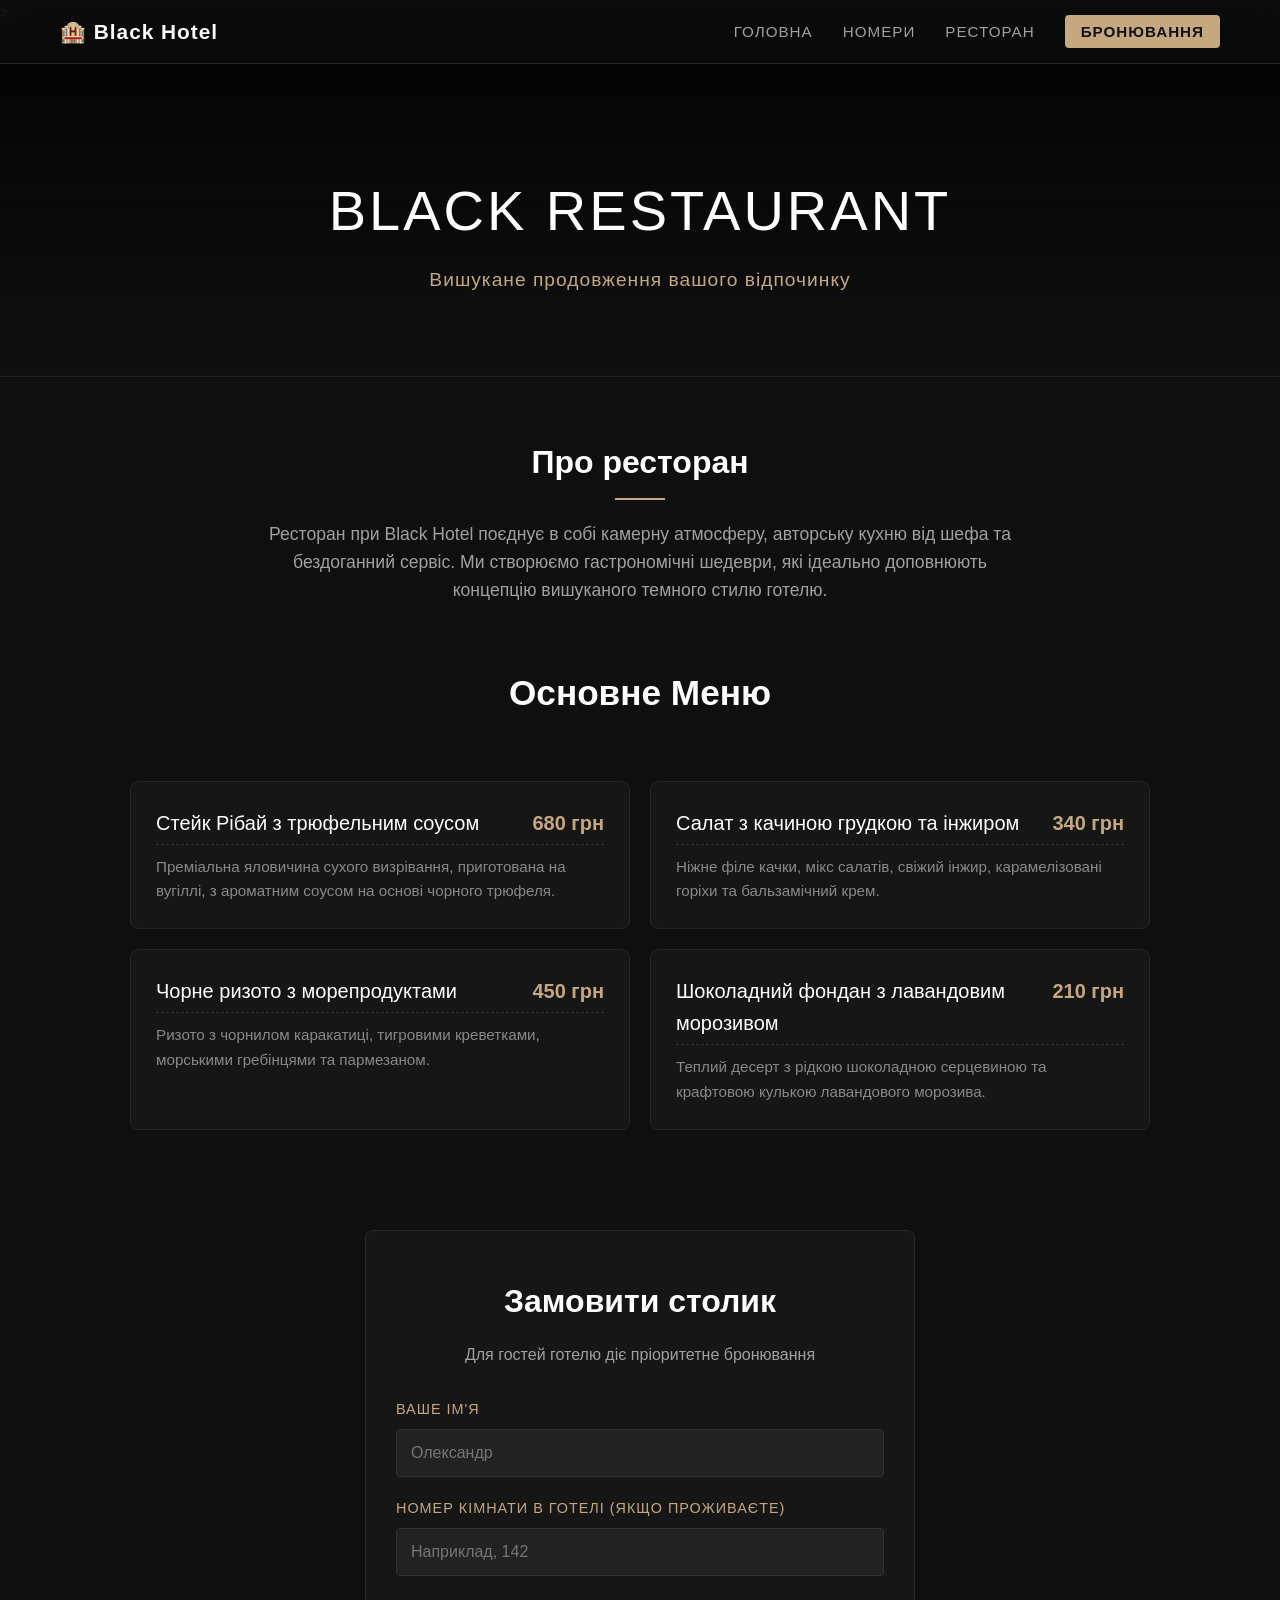
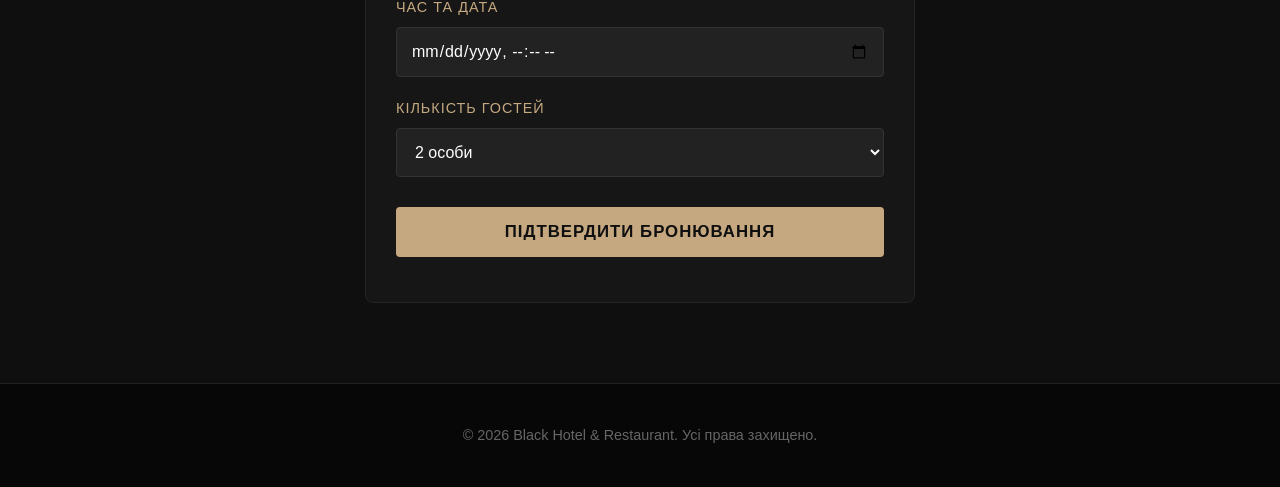
==== restaurant.html @ 189beb65 "first commit" ====
<!DOCTYPE html>
<html lang="uk">
<head>
    <nav class="main-nav">
    <div class="nav-container">
        <a href="index.html" class="logo">🏨 Black Hotel</a>
        <ul class="nav-links">
            <li><a href="index.html">Головна</a></li>
            <li><a href="index.html#rooms">Номери</a></li>
            <li><a href="restaurant.html">Ресторан</a></li>
            <li><a href="index.html#booking" class="nav-btn">Бронювання</a></li>
        </ul>
    </div>
</nav> 
    <meta charset="UTF-8">
    <meta name="viewport" content="width=device-width, initial-scale=1.0">
    <title>Black Restaurant | Black Hotel</title>
    <link rel="stylesheet" href="stylm.css">>
</head>
<body>

<header>
    <h1>BLACK RESTAURANT</h1>
    <p>Вишукане продовження вашого відпочинку</p>
</header>

<section class="about">
    <h2>Про ресторан</h2>
    <p>Ресторан при Black Hotel поєднує в собі камерну атмосферу, авторську кухню від шефа та бездоганний сервіс. Ми створюємо гастрономічні шедеври, які ідеально доповнюють концепцію вишуканого темного стилю готелю.</p>
</section>

<section class="menu-section">
    <h2 class="menu-title">Основне Меню</h2>
    
    <div class="menu-grid">
        <div class="menu-row">
            <div class="menu-item">
                <div class="item-header">
                    <span class="item-title">Стейк Рібай з трюфельним соусом</span>
                    <span class="item-price">680 грн</span>
                </div>
                <p class="item-desc">Преміальна яловичина сухого визрівання, приготована на вугіллі, з ароматним соусом на основі чорного трюфеля.</p>
            </div>
            <div class="menu-item">
                <div class="item-header">
                    <span class="item-title">Салат з качиною грудкою та інжиром</span>
                    <span class="item-price">340 грн</span>
                </div>
                <p class="item-desc">Ніжне філе качки, мікс салатів, свіжий інжир, карамелізовані горіхи та бальзамічний крем.</p>
            </div>
        </div>
        
        <div class="menu-row">
            <div class="menu-item">
                <div class="item-header">
                    <span class="item-title">Чорне ризото з морепродуктами</span>
                    <span class="item-price">450 грн</span>
                </div>
                <p class="item-desc">Ризото з чорнилом каракатиці, тигровими креветками, морськими гребінцями та пармезаном.</p>
            </div>
            <div class="menu-item">
                <div class="item-header">
                    <span class="item-title">Шоколадний фондан з лавандовим морозивом</span>
                    <span class="item-price">210 грн</span>
                </div>
                <p class="item-desc">Теплий десерт з рідкою шоколадною серцевиною та крафтовою кулькою лавандового морозива.</p>
            </div>
        </div>
    </div>
</section>

<section class="reservation">
    <h2>Замовити столик</h2>
    <p>Для гостей готелю діє пріоритетне бронювання</p>
    
    <form id="resForm" onsubmit="event.preventDefault(); alert('Дякуємо! Ваш столик успішно заброньовано. Очікуйте підтвердження менеджера.');">
        <div class="form-group">
            <label for="guest-name">Ваше Ім'я</label>
            <input type="text" id="guest-name" required placeholder="Олександр">
        </div>
        
        <div class="form-group">
            <label for="room-num">Номер кімнати в готелі (якщо проживаєте)</label>
            <input type="text" id="room-num" placeholder="Наприклад, 142">
        </div>
        
        <div class="form-group">
            <label for="res-time">Час та Дата</label>
            <input type="datetime-local" id="res-time" required>
        </div>
        
        <div class="form-group">
            <label for="guests">Кількість гостей</label>
            <select id="guests">
                <option>1 особа</option>
                <option selected>2 особи</option>
                <option>3-4 особи</option>
                <option>Більше 4 осіб</option>
            </select>
        </div>
        
        <button type="submit">Підтвердити бронювання</button>
    </form>
</section>

<footer>
    <p>© 2026 Black Hotel & Restaurant. Усі права захищено.</p>
</footer>

</body>
</html>
---- stylm.css ----
* {
            margin: 0;
            padding: 0;
            box-sizing: border-box;
            font-family: 'Segoe UI', Tahoma, Geneva, Verdana, sans-serif;
        }

        body {
            background-color: #0f0f0f;
            color: #e5e5e5;
            line-height: 1.6;
        }

        /* Обкладинка з затемненням та атмосферою ресторану */
        header {
            background: linear-gradient(rgba(0, 0, 0, 0.8), rgba(15, 15, 15, 1)), 
                        url('https://images.unsplash.com/photo-1517248135467-4c7edcad34c4?w=1600') no-repeat center/cover;
            padding: 120px 20px 80px;
            text-align: center;
            border-bottom: 1px solid #222;
        }

        header h1 {
            font-size: 3.5rem;
            color: #fff;
            letter-spacing: 3px;
            margin-bottom: 10px;
            font-weight: 400;
        }

        header p {
            font-size: 1.2rem;
            color: #c5a880; /* Золотий акцент готелю */
            font-weight: 300;
            letter-spacing: 1px;
        }

        /* Опис закладу */
        .about {
            max-width: 800px;
            margin: 60px auto;
            padding: 0 20px;
            text-align: center;
        }

        .about h2 {
            color: #fff;
            font-size: 2rem;
            margin-bottom: 20px;
            position: relative;
            display: inline-block;
        }

        .about h2::after {
            content: '';
            display: block;
            width: 50px;
            height: 2px;
            background-color: #c5a880;
            margin: 10px auto 0;
        }

        .about p {
            color: #a0a0a0;
            font-size: 1.1rem;
        }

        /* Секція ресторанного меню */
        .menu-section {
            max-width: 1100px;
            margin: 60px auto;
            padding: 0 20px;
        }

        .menu-title {
            text-align: center;
            color: #fff;
            font-size: 2.2rem;
            margin-bottom: 40px;
        }

        .menu-grid {
            display: table;
            width: 100%;
            border-collapse: separate;
            border-spacing: 20px;
        }

        .menu-row {
            display: table-row;
        }

        .menu-item {
            display: table-cell;
            width: 50%;
            background-color: #161616;
            border: 1px solid #252525;
            border-radius: 8px;
            padding: 25px;
            vertical-align: top;
            transition: border-color 0.3s;
        }

        .menu-item:hover {
            border-color: #c5a880;
        }

        .item-header {
            display: flex;
            justify-content: space-between;
            align-items: baseline;
            margin-bottom: 10px;
            border-bottom: 1px dashed #333;
            padding-bottom: 5px;
        }

        .item-title {
            color: #fff;
            font-size: 1.25rem;
            font-weight: 500;
        }

        .item-price {
            color: #c5a880;
            font-size: 1.25rem;
            font-weight: bold;
            white-space: nowrap;
            padding-left: 10px;
        }

        .item-desc {
            color: #888;
            font-size: 0.95rem;
        }

        /* Форма замовлення столика */
        .reservation {
            max-width: 550px;
            margin: 80px auto;
            padding: 45px 30px;
            background-color: #161616;
            border: 1px solid #252525;
            border-radius: 8px;
            text-align: center;
        }

        .reservation h2 {
            color: #fff;
            margin-bottom: 15px;
            font-size: 2rem;
        }

        .reservation p {
            color: #a0a0a0;
            margin-bottom: 30px;
        }

        .form-group {
            margin-bottom: 20px;
            text-align: left;
        }

        .form-group label {
            display: block;
            color: #c5a880;
            margin-bottom: 8px;
            font-size: 0.9rem;
            text-transform: uppercase;
            letter-spacing: 1px;
        }

        .reservation input, .reservation select {
            width: 100%;
            padding: 14px;
            background-color: #222;
            border: 1px solid #333;
            color: #fff;
            border-radius: 4px;
            font-size: 1rem;
            outline: none;
            transition: border-color 0.3s;
        }

        .reservation input:focus, .reservation select:focus {
            border-color: #c5a880;
        }

        button {
            width: 100%;
            background-color: #c5a880;
            color: #0f0f0f;
            border: none;
            padding: 15px;
            font-size: 1.05rem;
            font-weight: bold;
            text-transform: uppercase;
            letter-spacing: 1px;
            cursor: pointer;
            border-radius: 4px;
            transition: background-color 0.3s;
            margin-top: 10px;
        }

        button:hover {
            background-color: #b39368;
        }

        footer {
            background-color: #070707;
            padding: 40px 20px;
            text-align: center;
            border-top: 1px solid #222;
        }

        footer p {
            color: #666;
            font-size: 0.9rem;
        }

        /* Адаптивність для смартфонів */
        @media (max-width: 768px) {
            .menu-item {
                display: block;
                width: 100%;
                margin-bottom: 20px;
            }
            .menu-row {
                display: block;
            }
            header h1 {
                font-size: 2.5rem;
            }
        }
        /* Фіксована навігаційна панель */
.main-nav {
    position: fixed;
    top: 0;
    left: 0;
    width: 100%;
    z-index: 1000;
    background-color: rgba(11, 11, 11, 0.85); /* Напівпрозорий чорний */
    backdrop-filter: blur(10px); /* Ефект розмиття скла */
    border-bottom: 1px solid #2a2a2a;
    padding: 15px 0;
}

.nav-container {
    max-width: 1200px;
    margin: 0 auto;
    padding: 0 20px;
    display: flex;
    justify-content: space-between;
    align-items: center;
}

.main-nav .logo {
    color: #fff;
    font-size: 1.3rem;
    font-weight: bold;
    text-decoration: none;
    letter-spacing: 1px;
}

.nav-links {
    display: flex;
    align-items: center;
    list-style: none;
    gap: 30px;
}

.nav-links a {
    color: #a0a0a0;
    text-decoration: none;
    font-size: 0.95rem;
    text-transform: uppercase;
    letter-spacing: 1px;
    transition: color 0.3s ease;
}

.nav-links a:hover {
    color: #c5a880; /* Золотий при наведенні */
}

/* Кнопка швидкого бронювання в меню */
.nav-links .nav-btn {
    background-color: #c5a880;
    color: #121212;
    padding: 8px 16px;
    border-radius: 4px;
    font-weight: bold;
    transition: background-color 0.3s ease;
}

.nav-links .nav-btn:hover {
    background-color: #b39368;
    color: #121212;
}

/* Зміщення для шапки, щоб її не перекривало меню */
header {
    padding-top: 140px !important; 
}

/* Адаптивність меню для мобільних */
@media (max-width: 768px) {
    .nav-links {
        gap: 15px;
    }
    .nav-links a {
        font-size: 0.85rem;
    }
    .nav-links .nav-btn {
        padding: 6px 12px;
    }
}
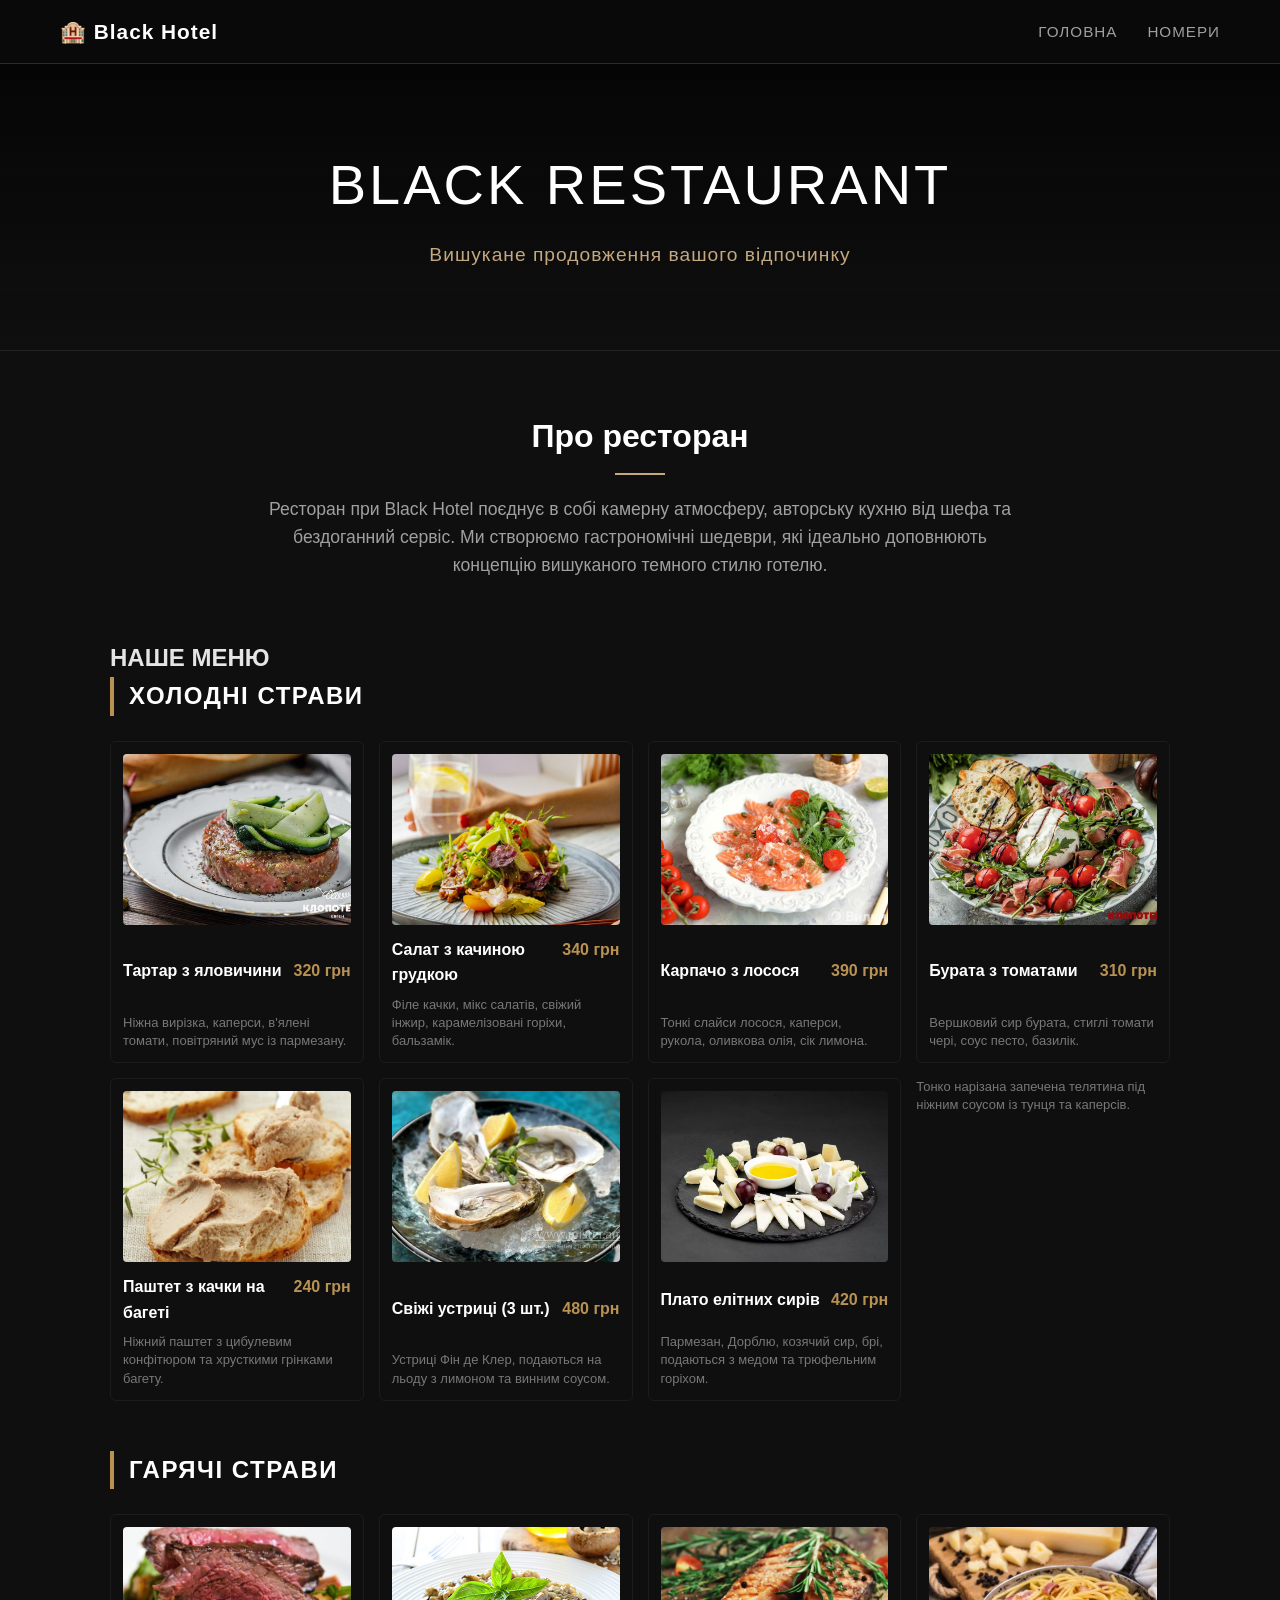
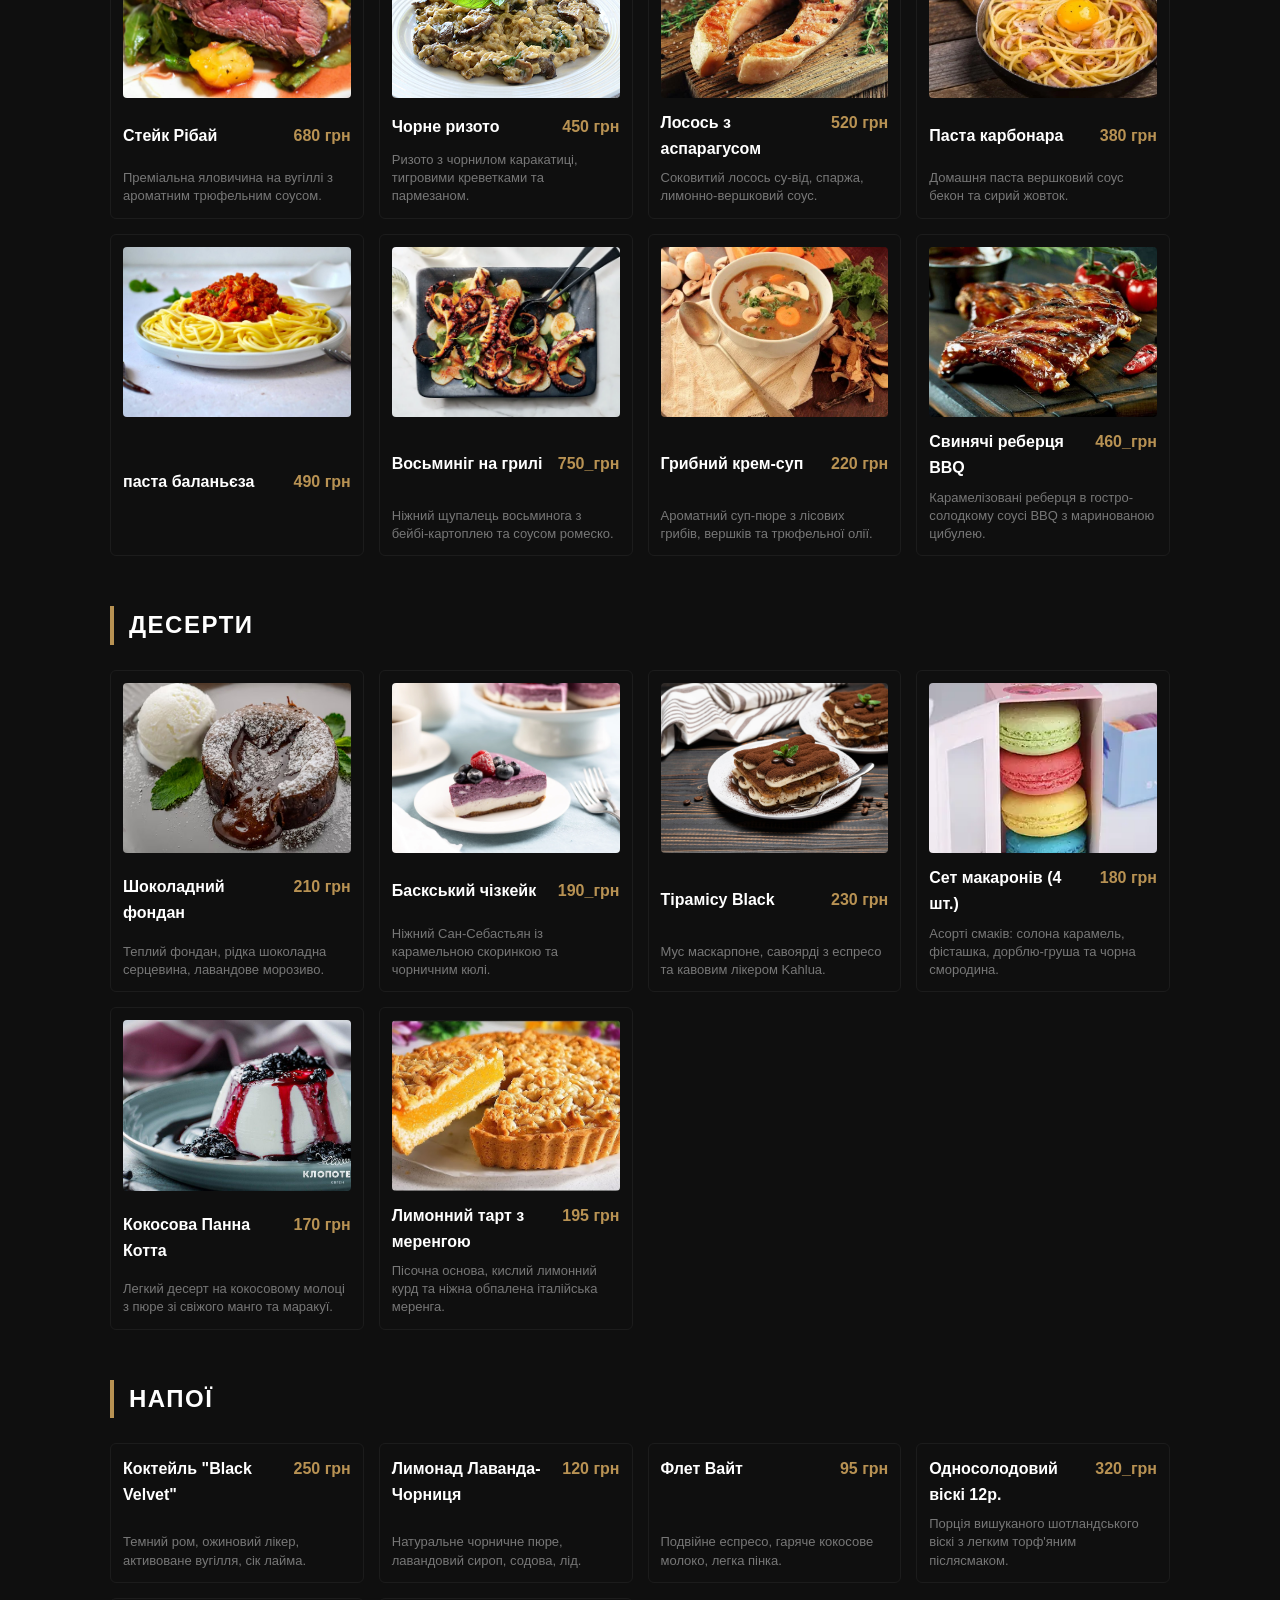
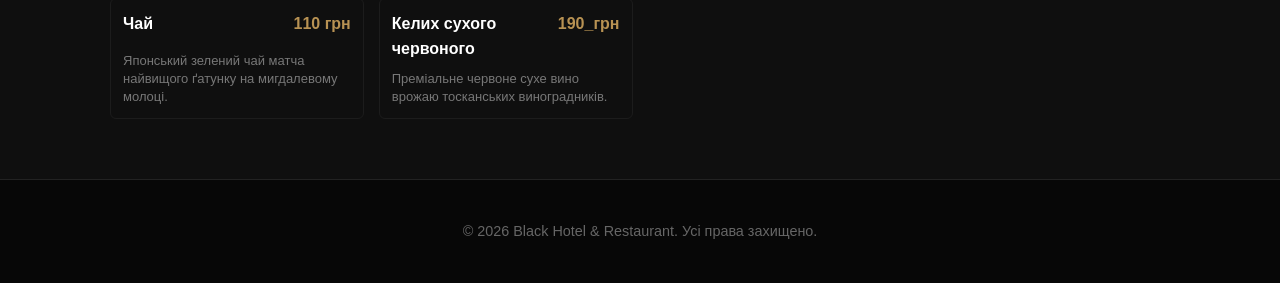
==== commit ac6a1feb: "16.07 save" ====
--- a/restaurant.html
+++ b/restaurant.html
@@ -1,23 +1,22 @@
 <!DOCTYPE html>
 <html lang="uk">
 <head>
-    <nav class="main-nav">
+    <meta charset="UTF-8">
+    <meta name="viewport" content="width=device-width, initial-scale=1.0">
+    <title>Black Restaurant | Black Hotel</title>
+    <link rel="stylesheet" href="stylm.css">
+</head>
+<body>
+
+<nav class="main-nav">
     <div class="nav-container">
         <a href="index.html" class="logo">🏨 Black Hotel</a>
         <ul class="nav-links">
             <li><a href="index.html">Головна</a></li>
             <li><a href="index.html#rooms">Номери</a></li>
-            <li><a href="restaurant.html">Ресторан</a></li>
-            <li><a href="index.html#booking" class="nav-btn">Бронювання</a></li>
         </ul>
     </div>
 </nav> 
-    <meta charset="UTF-8">
-    <meta name="viewport" content="width=device-width, initial-scale=1.0">
-    <title>Black Restaurant | Black Hotel</title>
-    <link rel="stylesheet" href="stylm.css">>
-</head>
-<body>
 
 <header>
     <h1>BLACK RESTAURANT</h1>
@@ -25,82 +24,279 @@
 </header>
 
 <section class="about">
-    <h2>Про ресторан</h2>
-    <p>Ресторан при Black Hotel поєднує в собі камерну атмосферу, авторську кухню від шефа та бездоганний сервіс. Ми створюємо гастрономічні шедеври, які ідеально доповнюють концепцію вишуканого темного стилю готелю.</p>
+    <div class="about-content">
+        <h2>Про ресторан</h2>
+        <p>Ресторан при Black Hotel поєднує в собі камерну атмосферу, авторську кухню від шефа та бездоганний сервіс. Ми створюємо гастрономічні шедеври, які ідеально доповнюють концепцію вишуканого темного стилю готелю.</p>
+    </div>
 </section>
 
+<!-- МЕНЮ РЕСТОРАНУ -->
 <section class="menu-section">
-    <h2 class="menu-title">Основне Меню</h2>
-    
-    <div class="menu-grid">
-        <div class="menu-row">
-            <div class="menu-item">
-                <div class="item-header">
-                    <span class="item-title">Стейк Рібай з трюфельним соусом</span>
+    <h2 class="menu-main-title">НАШЕ МЕНЮ</h2>
+
+    <!-- 1. ХОЛОДНІ СТРАВИ -->
+    <div class="menu-category">
+        <h3 class="category-title">Холодні страви</h3>
+        <div class="menu-grid">
+            <div class="menu-item">
+                <img src="tartar-z-yalovychyny_sitewebukr-1000x600.jpg" alt="Тартар з яловичини" class="item-thumb">
+                <div class="item-header">
+                    <span class="item-title">Тартар з яловичини</span>
+                    <span class="item-price">320 грн</span>
+                </div>
+                <p class="item-desc">Ніжна вирізка, каперси, в'ялені томати, повітряний мус із пармезану.</p>
+            </div>
+            
+            <div class="menu-item">
+                <img src="a40133ffb5fb912fa54f620f7c2d8a42_1696327586.jpeg" alt="Салат з качкою" class="item-thumb">
+                <div class="item-header">
+                    <span class="item-title">Салат з качиною грудкою</span>
+                    <span class="item-price">340 грн</span>
+                </div>
+                <p class="item-desc">Філе качки, мікс салатів, свіжий інжир, карамелізовані горіхи, бальзамік.</p>
+            </div>
+
+            <div class="menu-item">
+                <img src="karpacho-iz-lososya-770x513.jpg" alt="Карпачо з лосося" class="item-thumb">
+                <div class="item-header">
+                    <span class="item-title">Карпачо з лосося</span>
+                    <span class="item-price">390 грн</span>
+                </div>
+                <p class="item-desc">Тонкі слайси лосося, каперси, рукола, оливкова олія, сік лимона.</p>
+            </div>
+
+            <div class="menu-item">
+                <img src="salat-z-buratoyu-img-1000x600.jpg" alt="Салат з буратою" class="item-thumb">
+                <div class="item-header">
+                    <span class="item-title">Бурата з томатами</span>
+                    <span class="item-price">310 грн</span>
+                </div>
+                <p class="item-desc">Вершковий сир бурата, стиглі томати чері, соус песто, базилік.</p>
+            </div>
+
+            <div class="menu-item">
+                <img src="35d2dcd5a6937bb4a17dd28f1a331ff9.jpg" alt="Паштет" class="item-thumb">
+                <div class="item-header">
+                    <span class="item-title">Паштет з качки на багеті</span>
+                    <span class="item-price">240 грн</span>
+                </div>
+                <p class="item-desc">Ніжний паштет з цибулевим конфітюром та хрусткими грінками багету.</p>
+            </div>
+
+            <div class="menu-item">
+                <img src="01930329-a10f-72d5-9194-3bbf01e076d7-826x0.png" alt="Устриці" class="item-thumb">
+                <div class="item-header">
+                    <span class="item-title">Свіжі устриці (3 шт.)</span>
+                    <span class="item-price">480 грн</span>
+                </div>
+                <p class="item-desc">Устриці Фін де Клер, подаються на льоду з лимоном та винним соусом.</p>
+            </div>
+
+            <div class="menu-item">
+                <img src="7266-1920x1281.webp" alt="Сирна тарілка" class="item-thumb">
+                <div class="item-header">
+                    <span class="item-title">Плато елітних сирів</span>
+                    <span class="item-price">420 грн</span>
+                </div>
+                <p class="item-desc">Пармезан, Дорблю, козячий сир, брі, подаються з медом та трюфельним горіхом.</p>
+            </div>
+
+                <p class="item-desc">Тонко нарізана запечена телятина під ніжним соусом із тунця та каперсів.</p>
+            </div>
+        </div>
+    </div>
+
+    <!-- 2. ГАРЯЧІ СТРАВИ -->
+    <div class="menu-category">
+        <h3 class="category-title">Гарячі страви</h3>
+        <div class="menu-grid">
+            <div class="menu-item">
+                <img src="jason_leung_o67lzfeyybk_unsplash_1_2_1080x720.jpg" alt="Стейк Рібай" class="item-thumb">
+                <div class="item-header">
+                    <span class="item-title">Стейк Рібай</span>
                     <span class="item-price">680 грн</span>
                 </div>
-                <p class="item-desc">Преміальна яловичина сухого визрівання, приготована на вугіллі, з ароматним соусом на основі чорного трюфеля.</p>
-            </div>
-            <div class="menu-item">
-                <div class="item-header">
-                    <span class="item-title">Салат з качиною грудкою та інжиром</span>
-                    <span class="item-price">340 грн</span>
-                </div>
-                <p class="item-desc">Ніжне філе качки, мікс салатів, свіжий інжир, карамелізовані горіхи та бальзамічний крем.</p>
+                <p class="item-desc">Преміальна яловичина на вугіллі з ароматним трюфельним соусом.</p>
+            </div>
+
+            <div class="menu-item">
+                <img src="600x300.jpg" alt="Чорне ризото" class="item-thumb">
+                <div class="item-header">
+                    <span class="item-title">Чорне ризото</span>
+                    <span class="item-price">450 грн</span>
+                </div>
+                <p class="item-desc">Ризото з чорнилом каракатиці, тигровими креветками та пармезаном.</p>
+            </div>
+
+            <div class="menu-item">
+                <img src="1716378.jpg" alt="Лосось на грилі" class="item-thumb">
+                <div class="item-header">
+                    <span class="item-title">Лосось з аспарагусом</span>
+                    <span class="item-price">520 грн</span>
+                </div>
+                <p class="item-desc">Соковитий лосось су-від, спаржа, лимонно-вершковий соус.</p>
+            </div>
+
+            <div class="menu-item">
+                <img src="800_0_1615387932-9078.webp" alt="Паста" class="item-thumb">
+                <div class="item-header">
+                    <span class="item-title">Паста карбонара</span>
+                    <span class="item-price">380 грн</span>
+                </div>
+                <p class="item-desc">Домашня паста вершковий соус бекон та сирий жовток.</p>
+            </div>
+
+            <div class="menu-item">
+                <img src="photo_2022-07-30_20-44-31-1-1200x799.jpg" alt="Качина ніжка" class="item-thumb">
+                <div class="item-header">
+                    <span class="item-title">паста баланьєза</span>
+                    <span class="item-price">490 грн</span>
+                </div>
+                <p class="item-desc"></p>
+            </div>
+
+            <div class="menu-item">
+                <img src="image.webp" alt="Восьминіг" class="item-thumb">
+                <div class="item-header">
+                    <span class="item-title">Восьминіг на грилі</span>
+                    <span class="item-price">750_грн</span>
+                </div>
+                <p class="item-desc">Ніжний щупалець восьминога з бейбі-картоплею та соусом ромеско.</p>
+            </div>
+
+            <div class="menu-item">
+                <img src="800_0_1591273446-1395.webp" alt="Крем-суп" class="item-thumb">
+                <div class="item-header">
+                    <span class="item-title">Грибний крем-суп</span>
+                    <span class="item-price">220 грн</span>
+                </div>
+                <p class="item-desc">Ароматний суп-пюре з лісових грибів, вершків та трюфельної олії.</p>
+            </div>
+
+            <div class="menu-item">
+                <img src="shutterstock_611174102_2-1000x565.jpg" alt="Реберця" class="item-thumb">
+                <div class="item-header">
+                    <span class="item-title">Свинячі реберця BBQ</span>
+                    <span class="item-price">460_грн</span>
+                </div>
+                <p class="item-desc">Карамелізовані реберця в гостро-солодкому соусі BBQ з маринованою цибулею.</p>
             </div>
         </div>
-        
-        <div class="menu-row">
-            <div class="menu-item">
-                <div class="item-header">
-                    <span class="item-title">Чорне ризото з морепродуктами</span>
-                    <span class="item-price">450 грн</span>
-                </div>
-                <p class="item-desc">Ризото з чорнилом каракатиці, тигровими креветками, морськими гребінцями та пармезаном.</p>
-            </div>
-            <div class="menu-item">
-                <div class="item-header">
-                    <span class="item-title">Шоколадний фондан з лавандовим морозивом</span>
+    </div>
+
+    <!-- 3. ДЕСЕРТИ -->
+    <div class="menu-category">
+        <h3 class="category-title">Десерти</h3>
+        <div class="menu-grid">
+            <div class="menu-item">
+                <img src="shutterstock_1188669673-2.avif" alt="Шоколадний фондан" class="item-thumb">
+                <div class="item-header">
+                    <span class="item-title">Шоколадний фондан</span>
                     <span class="item-price">210 грн</span>
                 </div>
-                <p class="item-desc">Теплий десерт з рідкою шоколадною серцевиною та крафтовою кулькою лавандового морозива.</p>
+                <p class="item-desc">Теплий фондан, рідка шоколадна серцевина, лавандове морозиво.</p>
+            </div>
+
+            <div class="menu-item">
+                <img src="1261775_1200x836x90_c.webp" alt="Чізкейк" class="item-thumb">
+                <div class="item-header">
+                    <span class="item-title">Баскський чізкейк</span>
+                    <span class="item-price">190_грн</span>
+                </div>
+                <p class="item-desc">Ніжний Сан-Себастьян із карамельною скоринкою та чорничним кюлі.</p>
+            </div>
+
+            <div class="menu-item">
+                <img src="Tiramisu.jpg" alt="Тірамісу" class="item-thumb">
+                <div class="item-header">
+                    <span class="item-title">Тірамісу Black</span>
+                    <span class="item-price">230 грн</span>
+                </div>
+                <p class="item-desc">Мус маскарпоне, савоярді з еспресо та кавовим лікером Kahlua.</p>
+            </div>
+
+            <div class="menu-item">
+                <img src="4834149358_w640_h320_makaronsy-nabor-4sht.webp" alt="Макарони" class="item-thumb">
+                <div class="item-header">
+                    <span class="item-title">Сет макаронів (4 шт.)</span>
+                    <span class="item-price">180 грн</span>
+                </div>
+                <p class="item-desc">Асорті смаків: солона карамель, фісташка, дорблю-груша та чорна смородина.</p>
+            </div>
+
+            <div class="menu-item">
+                <img src="desert-pana-kota__sitewebukrjpg-1000x600.jpg" alt="Панна Котта" class="item-thumb">
+                <div class="item-header">
+                    <span class="item-title">Кокосова Панна Котта</span>
+                    <span class="item-price">170 грн</span>
+                </div>
+                <p class="item-desc">Легкий десерт на кокосовому молоці з пюре зі свіжого манго та маракуї.</p>
+            </div>
+
+            <div class="menu-item">
+                <img src="hq720.jpg" alt="Лимонний тарт" class="item-thumb">
+                <div class="item-header">
+                    <span class="item-title">Лимонний тарт з меренгою</span>
+                    <span class="item-price">195 грн</span>
+                </div>
+                <p class="item-desc">Пісочна основа, кислий лимонний курд та ніжна обпалена італійська меренга.</p>
             </div>
         </div>
     </div>
-</section>
-
-<section class="reservation">
-    <h2>Замовити столик</h2>
-    <p>Для гостей готелю діє пріоритетне бронювання</p>
-    
-    <form id="resForm" onsubmit="event.preventDefault(); alert('Дякуємо! Ваш столик успішно заброньовано. Очікуйте підтвердження менеджера.');">
-        <div class="form-group">
-            <label for="guest-name">Ваше Ім'я</label>
-            <input type="text" id="guest-name" required placeholder="Олександр">
+
+    <!-- 4. НАПОЇ -->
+    <div class="menu-category">
+        <h3 class="category-title">Напої</h3>
+        <div class="menu-grid">
+            <div class="menu-item">
+                <div class="item-header">
+                    <span class="item-title">Коктейль "Black Velvet"</span>
+                    <span class="item-price">250 грн</span>
+                </div>
+                <p class="item-desc">Темний ром, ожиновий лікер, активоване вугілля, сік лайма.</p>
+            </div>
+
+            <div class="menu-item">
+                <div class="item-header">
+                    <span class="item-title">Лимонад Лаванда-Чорниця</span>
+                    <span class="item-price">120 грн</span>
+                </div>
+                <p class="item-desc">Натуральне чорничне пюре, лавандовий сироп, содова, лід.</p>
+            </div>
+
+            <div class="menu-item">
+                <div class="item-header">
+                    <span class="item-title">Флет Вайт</span>
+                    <span class="item-price">95 грн</span>
+                </div>
+                <p class="item-desc">Подвійне еспресо, гаряче кокосове молоко, легка пінка.</p>
+            </div>
+
+            <div class="menu-item">
+                <div class="item-header">
+                    <span class="item-title">Односолодовий віскі 12р.</span>
+                    <span class="item-price">320_грн</span>
+                </div>
+                <p class="item-desc">Порція вишуканого шотландського віскі з легким торф'яним післясмаком.</p>
+            </div>
+
+            <div class="menu-item">
+                <div class="item-header">
+                    <span class="item-title">Чай</span>
+                    <span class="item-price">110 грн</span>
+                </div>
+                <p class="item-desc">Японський зелений чай матча найвищого ґатунку на мигдалевому молоці.</p>
+            </div>
+
+            <div class="menu-item">
+                <div class="item-header">
+                    <span class="item-title">Келих сухого червоного</span>
+                    <span class="item-price">190_грн</span>
+                </div>
+                <p class="item-desc">Преміальне червоне сухе вино врожаю тосканських виноградників.</p>
+            </div>
         </div>
-        
-        <div class="form-group">
-            <label for="room-num">Номер кімнати в готелі (якщо проживаєте)</label>
-            <input type="text" id="room-num" placeholder="Наприклад, 142">
-        </div>
-        
-        <div class="form-group">
-            <label for="res-time">Час та Дата</label>
-            <input type="datetime-local" id="res-time" required>
-        </div>
-        
-        <div class="form-group">
-            <label for="guests">Кількість гостей</label>
-            <select id="guests">
-                <option>1 особа</option>
-                <option selected>2 особи</option>
-                <option>3-4 особи</option>
-                <option>Більше 4 осіб</option>
-            </select>
-        </div>
-        
-        <button type="submit">Підтвердити бронювання</button>
-    </form>
+    </div>
 </section>
 
 <footer>
--- a/stylm.css
+++ b/stylm.css
@@ -1,238 +1,22 @@
- 
-        * {
-            margin: 0;
-            padding: 0;
-            box-sizing: border-box;
-            font-family: 'Segoe UI', Tahoma, Geneva, Verdana, sans-serif;
-        }
-
-        body {
-            background-color: #0f0f0f;
-            color: #e5e5e5;
-            line-height: 1.6;
-        }
-
-        /* Обкладинка з затемненням та атмосферою ресторану */
-        header {
-            background: linear-gradient(rgba(0, 0, 0, 0.8), rgba(15, 15, 15, 1)), 
-                        url('https://images.unsplash.com/photo-1517248135467-4c7edcad34c4?w=1600') no-repeat center/cover;
-            padding: 120px 20px 80px;
-            text-align: center;
-            border-bottom: 1px solid #222;
-        }
-
-        header h1 {
-            font-size: 3.5rem;
-            color: #fff;
-            letter-spacing: 3px;
-            margin-bottom: 10px;
-            font-weight: 400;
-        }
-
-        header p {
-            font-size: 1.2rem;
-            color: #c5a880; /* Золотий акцент готелю */
-            font-weight: 300;
-            letter-spacing: 1px;
-        }
-
-        /* Опис закладу */
-        .about {
-            max-width: 800px;
-            margin: 60px auto;
-            padding: 0 20px;
-            text-align: center;
-        }
-
-        .about h2 {
-            color: #fff;
-            font-size: 2rem;
-            margin-bottom: 20px;
-            position: relative;
-            display: inline-block;
-        }
-
-        .about h2::after {
-            content: '';
-            display: block;
-            width: 50px;
-            height: 2px;
-            background-color: #c5a880;
-            margin: 10px auto 0;
-        }
-
-        .about p {
-            color: #a0a0a0;
-            font-size: 1.1rem;
-        }
-
-        /* Секція ресторанного меню */
-        .menu-section {
-            max-width: 1100px;
-            margin: 60px auto;
-            padding: 0 20px;
-        }
-
-        .menu-title {
-            text-align: center;
-            color: #fff;
-            font-size: 2.2rem;
-            margin-bottom: 40px;
-        }
-
-        .menu-grid {
-            display: table;
-            width: 100%;
-            border-collapse: separate;
-            border-spacing: 20px;
-        }
-
-        .menu-row {
-            display: table-row;
-        }
-
-        .menu-item {
-            display: table-cell;
-            width: 50%;
-            background-color: #161616;
-            border: 1px solid #252525;
-            border-radius: 8px;
-            padding: 25px;
-            vertical-align: top;
-            transition: border-color 0.3s;
-        }
-
-        .menu-item:hover {
-            border-color: #c5a880;
-        }
-
-        .item-header {
-            display: flex;
-            justify-content: space-between;
-            align-items: baseline;
-            margin-bottom: 10px;
-            border-bottom: 1px dashed #333;
-            padding-bottom: 5px;
-        }
-
-        .item-title {
-            color: #fff;
-            font-size: 1.25rem;
-            font-weight: 500;
-        }
-
-        .item-price {
-            color: #c5a880;
-            font-size: 1.25rem;
-            font-weight: bold;
-            white-space: nowrap;
-            padding-left: 10px;
-        }
-
-        .item-desc {
-            color: #888;
-            font-size: 0.95rem;
-        }
-
-        /* Форма замовлення столика */
-        .reservation {
-            max-width: 550px;
-            margin: 80px auto;
-            padding: 45px 30px;
-            background-color: #161616;
-            border: 1px solid #252525;
-            border-radius: 8px;
-            text-align: center;
-        }
-
-        .reservation h2 {
-            color: #fff;
-            margin-bottom: 15px;
-            font-size: 2rem;
-        }
-
-        .reservation p {
-            color: #a0a0a0;
-            margin-bottom: 30px;
-        }
-
-        .form-group {
-            margin-bottom: 20px;
-            text-align: left;
-        }
-
-        .form-group label {
-            display: block;
-            color: #c5a880;
-            margin-bottom: 8px;
-            font-size: 0.9rem;
-            text-transform: uppercase;
-            letter-spacing: 1px;
-        }
-
-        .reservation input, .reservation select {
-            width: 100%;
-            padding: 14px;
-            background-color: #222;
-            border: 1px solid #333;
-            color: #fff;
-            border-radius: 4px;
-            font-size: 1rem;
-            outline: none;
-            transition: border-color 0.3s;
-        }
-
-        .reservation input:focus, .reservation select:focus {
-            border-color: #c5a880;
-        }
-
-        button {
-            width: 100%;
-            background-color: #c5a880;
-            color: #0f0f0f;
-            border: none;
-            padding: 15px;
-            font-size: 1.05rem;
-            font-weight: bold;
-            text-transform: uppercase;
-            letter-spacing: 1px;
-            cursor: pointer;
-            border-radius: 4px;
-            transition: background-color 0.3s;
-            margin-top: 10px;
-        }
-
-        button:hover {
-            background-color: #b39368;
-        }
-
-        footer {
-            background-color: #070707;
-            padding: 40px 20px;
-            text-align: center;
-            border-top: 1px solid #222;
-        }
-
-        footer p {
-            color: #666;
-            font-size: 0.9rem;
-        }
-
-        /* Адаптивність для смартфонів */
-        @media (max-width: 768px) {
-            .menu-item {
-                display: block;
-                width: 100%;
-                margin-bottom: 20px;
-            }
-            .menu-row {
-                display: block;
-            }
-            header h1 {
-                font-size: 2.5rem;
-            }
-        }
-        /* Фіксована навігаційна панель */
+/* ==========================================================================
+   1. Базові та глобальні стилі
+   ========================================================================== */
+* {
+    margin: 0;
+    padding: 0;
+    box-sizing: border-box;
+    font-family: 'Segoe UI', Tahoma, Geneva, Verdana, sans-serif;
+}
+
+body {
+    background-color: #0f0f0f;
+    color: #e5e5e5;
+    line-height: 1.6;
+}
+
+/* ==========================================================================
+   2. Фіксована навігаційна панель
+   ========================================================================== */
 .main-nav {
     position: fixed;
     top: 0;
@@ -240,7 +24,7 @@
     width: 100%;
     z-index: 1000;
     background-color: rgba(11, 11, 11, 0.85); /* Напівпрозорий чорний */
-    backdrop-filter: blur(10px); /* Ефект розмиття скла */
+    backdrop-filter: blur(10px);               /* Ефект розмиття скла */
     border-bottom: 1px solid #2a2a2a;
     padding: 15px 0;
 }
@@ -282,7 +66,7 @@
     color: #c5a880; /* Золотий при наведенні */
 }
 
-/* Кнопка швидкого бронювання в меню */
+/* Кнопка швидкого бронювання в навігації */
 .nav-links .nav-btn {
     background-color: #c5a880;
     color: #121212;
@@ -297,19 +81,296 @@
     color: #121212;
 }
 
-/* Зміщення для шапки, щоб її не перекривало меню */
+/* ==========================================================================
+   3. Шапка сайту (Header)
+   ========================================================================== */
 header {
-    padding-top: 140px !important; 
-}
-
-/* Адаптивність меню для мобільних */
+    background: linear-gradient(rgba(0, 0, 0, 0.8), rgba(15, 15, 15, 1)),
+                url('https://images.unsplash.com/photo-1517248135467-4c7edcad34c4?w=1600') no-repeat center/cover;
+    padding: 140px 20px 80px !important; /* Відступ з урахуванням висоти фіксованого меню */
+    text-align: center;
+    border-bottom: 1px solid #222;
+}
+
+header h1 {
+    font-size: 3.5rem;
+    color: #fff;
+    letter-spacing: 3px;
+    margin-bottom: 10px;
+    font-weight: 400;
+}
+
+header p {
+    font-size: 1.2rem;
+    color: #c5a880; /* Золотий акцент */
+    font-weight: 300;
+    letter-spacing: 1px;
+}
+
+/* ==========================================================================
+   4. Про ресторан (About)
+   ========================================================================== */
+.about {
+    max-width: 800px;
+    margin: 60px auto;
+    padding: 0 20px;
+    text-align: center;
+}
+
+.about h2 {
+    color: #fff;
+    font-size: 2rem;
+    margin-bottom: 20px;
+    position: relative;
+    display: inline-block;
+}
+
+.about h2::after {
+    content: '';
+    display: block;
+    width: 50px;
+    height: 2px;
+    background-color: #c5a880;
+    margin: 10px auto 0;
+}
+
+.about p {
+    color: #a0a0a0;
+    font-size: 1.1rem;
+}
+
+/* ==========================================================================
+   5. Ресторанне меню (Menu Section)
+   ========================================================================== */
+.menu-section {
+    max-width: 1100px;
+    margin: 60px auto;
+    padding: 0 20px;
+}
+
+.menu-title {
+    text-align: center;
+    color: #fff;
+    font-size: 2.2rem;
+    margin-bottom: 40px;
+}
+
+.menu-category {
+    margin-bottom: 50px;
+    padding: 0;
+}
+
+.category-title {
+    font-size: 24px;
+    color: #fff;
+    border-left: 4px solid #b89253; /* Тонка золотиста лінія ліворуч */
+    padding-left: 15px;
+    margin-bottom: 25px;
+    text-transform: uppercase;
+    letter-spacing: 1.5px;
+}
+
+/* Адаптивна CSS Grid-сітка (рівно 4 в ряд на великих екранах) */
+.menu-grid {
+    display: grid;
+    grid-template-columns: repeat(1, 1fr); /* 1 колонка за замовчуванням */
+    gap: 15px;                             /* Мінімальна відстань між стравами */
+    margin-bottom: 20px;
+}
+
+/* Компактна картка страви */
+.menu-item {
+    background-color: #0f0f0f;
+    border: 1px solid #1c1c1c;
+    padding: 12px;
+    border-radius: 6px;
+    display: flex;
+    flex-direction: column;
+    justify-content: space-between;
+    transition: transform 0.3s ease, border-color 0.3s ease, box-shadow 0.3s ease;
+}
+
+.menu-item:hover {
+    transform: translateY(-5px);
+    border-color: #b89253;
+    box-shadow: 0 10px 20px rgba(184, 146, 83, 0.1); /* Золотаве світіння */
+}
+
+/* Фотокартки з адаптивними пропорціями */
+.item-thumb {
+    width: 100%;
+    aspect-ratio: 4 / 3; /* Співвідношення сторін 4:3 */
+    object-fit: cover;   /* Запобігає деформації зображення */
+    border-radius: 4px;
+    margin-bottom: 12px;
+    transition: transform 0.3s ease;
+}
+
+/* Легке наближення фото всередині картки при наведенні */
+.menu-item:hover .item-thumb {
+    transform: scale(1.02);
+}
+
+/* Шапка картки (назва та ціна) */
+.item-header {
+    display: flex;
+    justify-content: space-between;
+    align-items: flex-start;
+    margin-bottom: 8px;
+    font-weight: bold;
+    border-bottom: none; /* Видалено стару dashed-лінію для нової структури */
+}
+
+.item-title {
+    color: #fff;
+    font-size: 16px;
+    padding-right: 5px;
+}
+
+.item-price {
+    color: #b89253;
+    font-size: 16px;
+    white-space: nowrap;
+}
+
+/* Опис страви */
+.item-desc {
+    color: #777;
+    font-size: 13px;
+    line-height: 1.4;
+    margin: 0;
+}
+
+/* ==========================================================================
+   6. Форма бронювання (Reservation)
+   ========================================================================== */
+.reservation {
+    max-width: 550px;
+    margin: 80px auto;
+    padding: 45px 30px;
+    background-color: #161616;
+    border: 1px solid #252525;
+    border-radius: 8px;
+    text-align: center;
+}
+
+.reservation h2 {
+    color: #fff;
+    margin-bottom: 15px;
+    font-size: 2rem;
+}
+
+.reservation p {
+    color: #a0a0a0;
+    margin-bottom: 30px;
+}
+
+.form-group {
+    margin-bottom: 20px;
+    text-align: left;
+}
+
+.form-group label {
+    display: block;
+    color: #c5a880;
+    margin-bottom: 8px;
+    font-size: 0.9rem;
+    text-transform: uppercase;
+    letter-spacing: 1px;
+}
+
+.reservation input,
+.reservation select {
+    width: 100%;
+    padding: 14px;
+    background-color: #222;
+    border: 1px solid #333;
+    color: #fff;
+    border-radius: 4px;
+    font-size: 1rem;
+    outline: none;
+    transition: border-color 0.3s;
+}
+
+.reservation input:focus,
+.reservation select:focus {
+    border-color: #c5a880;
+}
+
+button {
+    width: 100%;
+    background-color: #c5a880;
+    color: #0f0f0f;
+    border: none;
+    padding: 15px;
+    font-size: 1.05rem;
+    font-weight: bold;
+    text-transform: uppercase;
+    letter-spacing: 1px;
+    cursor: pointer;
+    border-radius: 4px;
+    transition: background-color 0.3s;
+    margin-top: 10px;
+}
+
+button:hover {
+    background-color: #b39368;
+}
+
+/* ==========================================================================
+   7. Підвал (Footer)
+   ========================================================================== */
+footer {
+    background-color: #070707;
+    padding: 40px 20px;
+    text-align: center;
+    border-top: 1px solid #222;
+}
+
+footer p {
+    color: #666;
+    font-size: 0.9rem;
+}
+
+/* ==========================================================================
+   8. Медіа-запити (Адаптивність)
+   ========================================================================== */
+
+/* Великі смартфони */
+@media (min-width: 480px) {
+    .menu-grid {
+        grid-template-columns: repeat(2, 1fr); /* 2 в ряд */
+    }
+}
+
+/* Планшети */
+@media (min-width: 768px) {
+    .menu-grid {
+        grid-template-columns: repeat(3, 1fr); /* 3 в ряд */
+    }
+}
+
+/* Монітори (великі екрани) */
+@media (min-width: 1024px) {
+    .menu-grid {
+        grid-template-columns: repeat(4, 1fr); /* Завжди рівно 4 в ряд */
+    }
+}
+
+/* Специфічні мобільні зміни для шапки та навігації */
 @media (max-width: 768px) {
+    header h1 {
+        font-size: 2.5rem;
+    }
+
     .nav-links {
         gap: 15px;
     }
+
     .nav-links a {
         font-size: 0.85rem;
     }
+
     .nav-links .nav-btn {
         padding: 6px 12px;
     }
